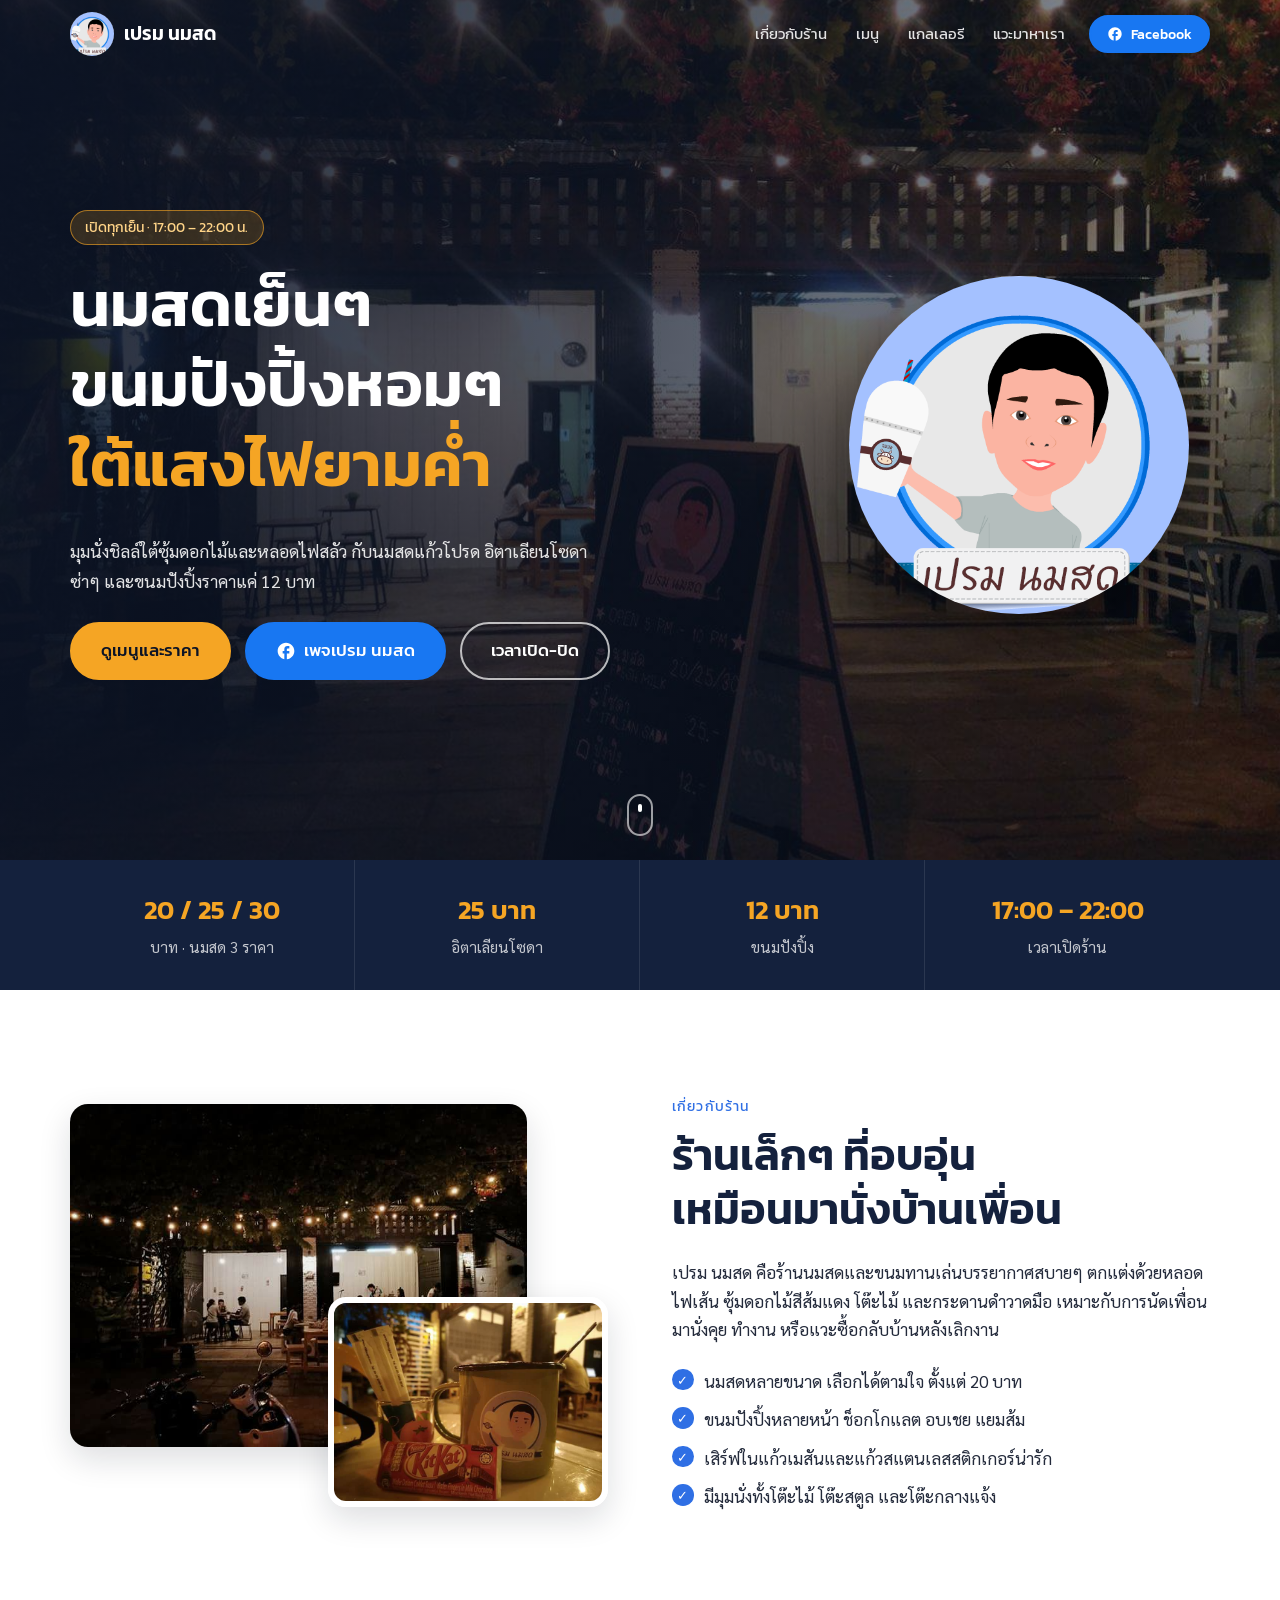
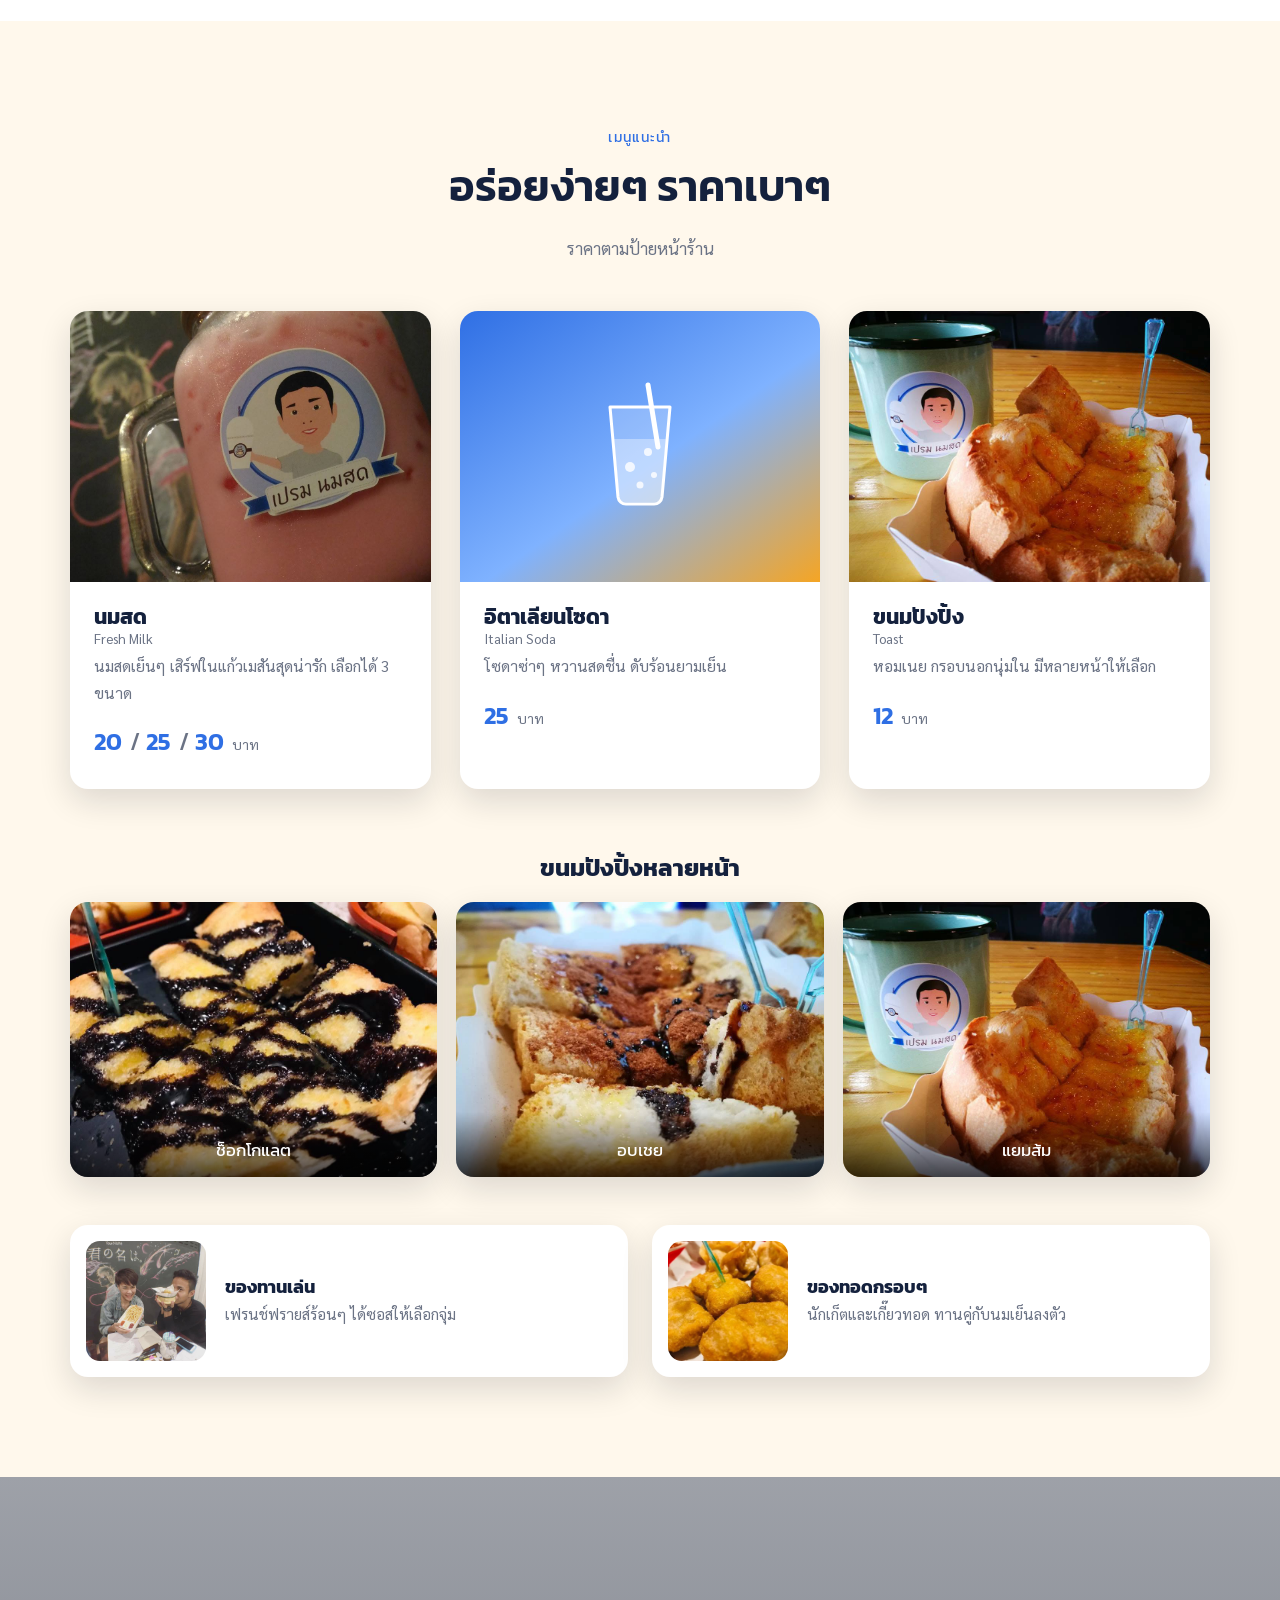
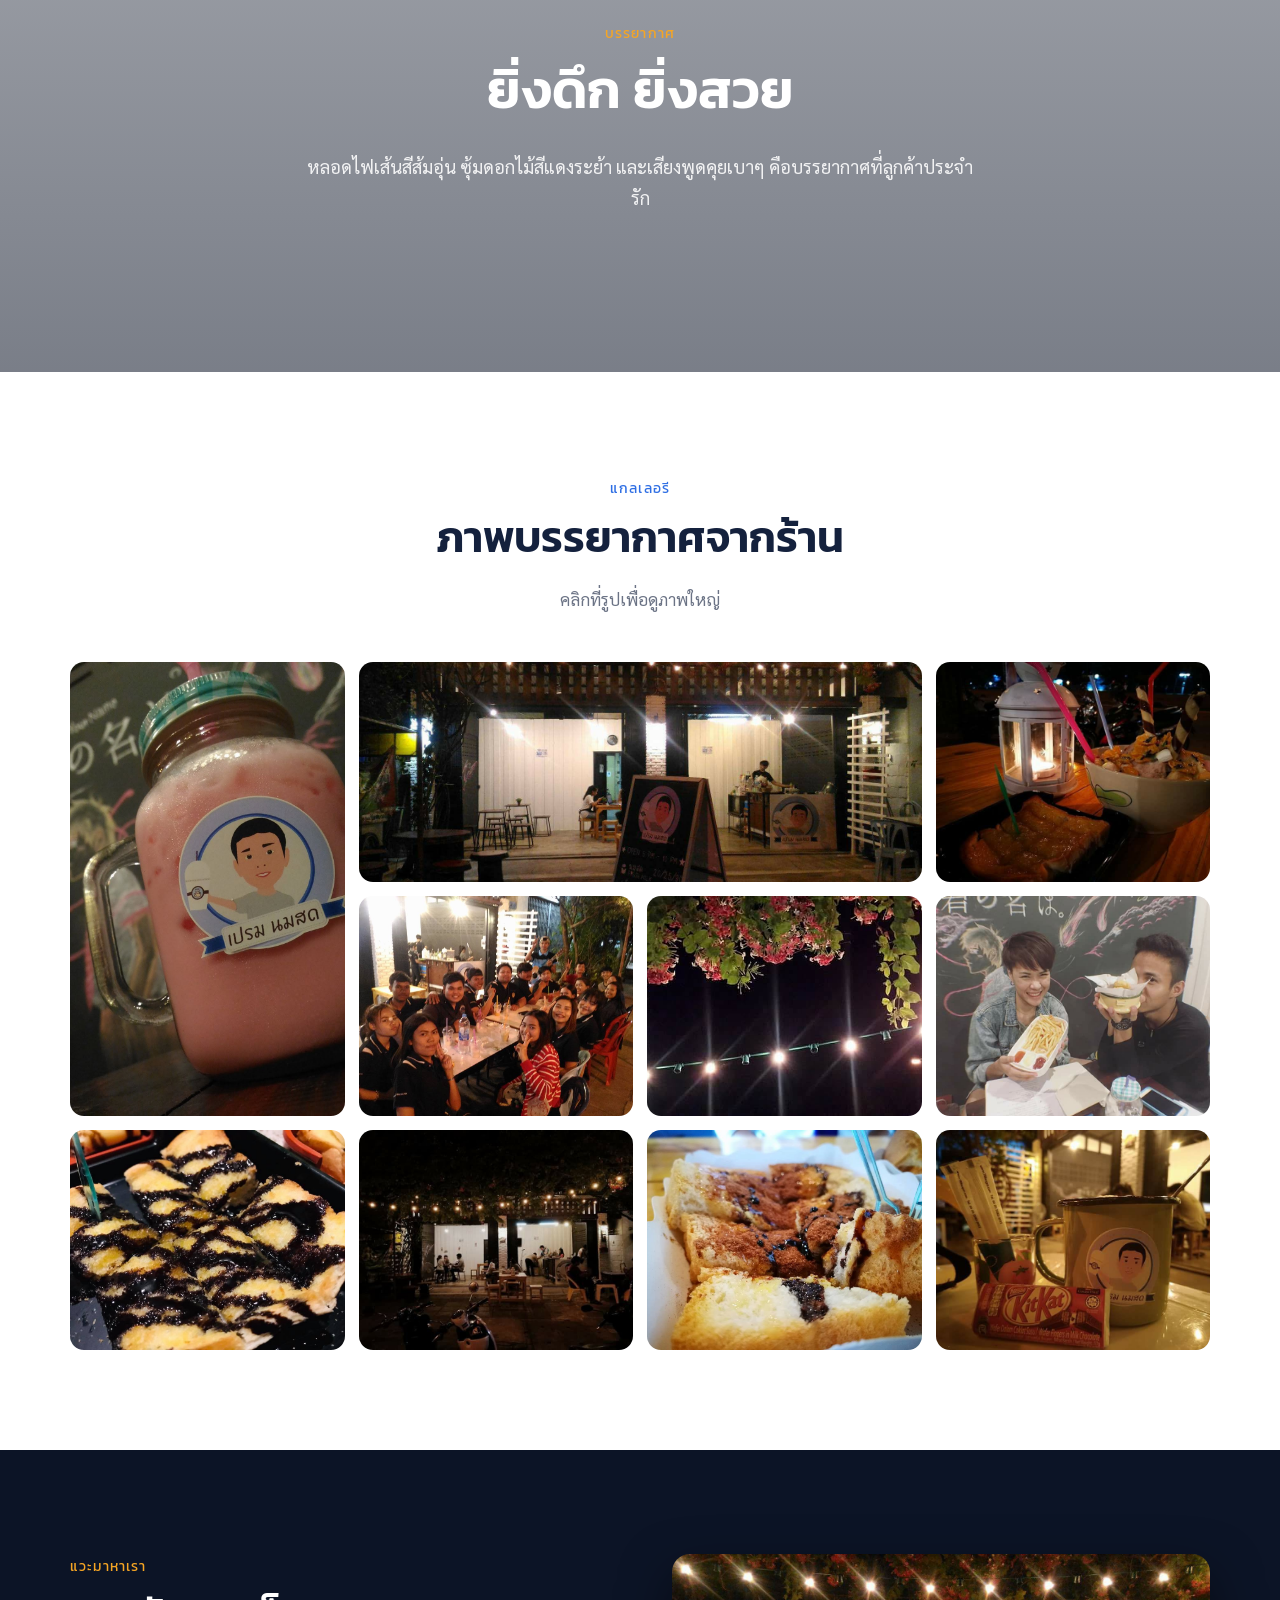
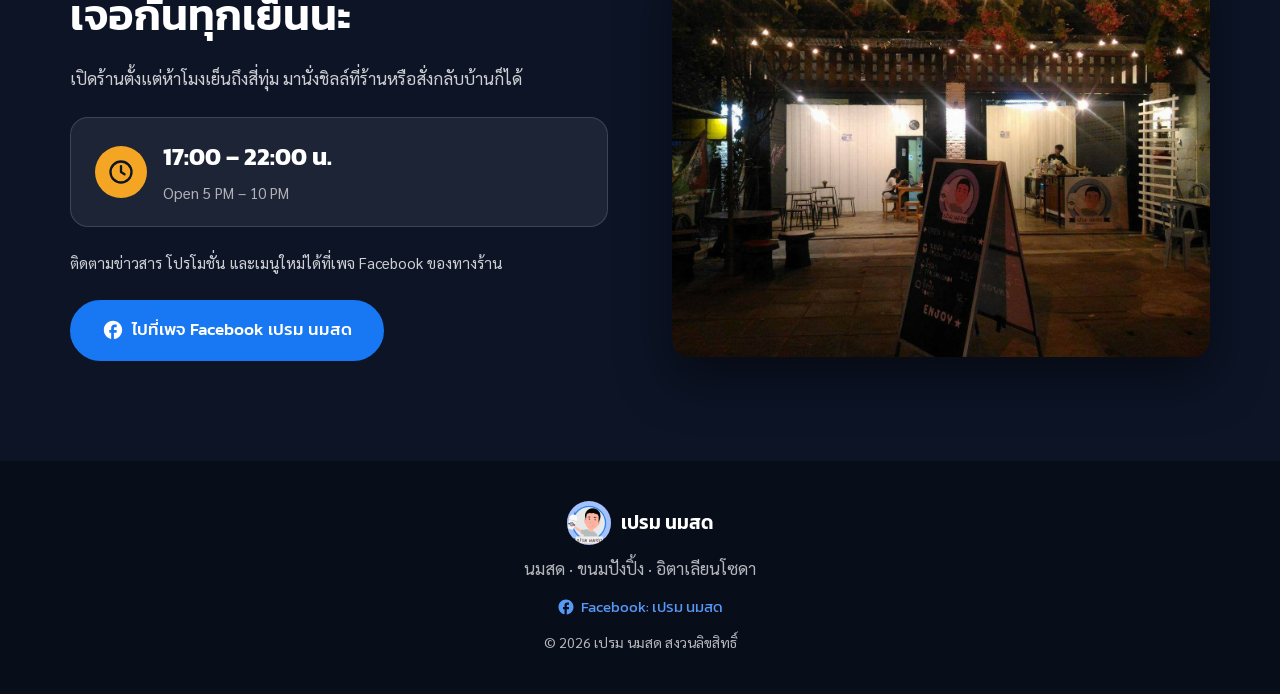
==== index.html @ f4b76218 "Initial commit: Prem Nomsod landing page" ====
<!DOCTYPE html>
<html lang="th">
<head>
  <meta charset="UTF-8">
  <meta name="viewport" content="width=device-width, initial-scale=1.0">
  <title>เปรม นมสด | นมสด ขนมปังปิ้ง อิตาเลียนโซดา บรรยากาศยามค่ำคืน</title>
  <meta name="description" content="เปรม นมสด ร้านนมสด ขนมปังปิ้ง และอิตาเลียนโซดา ใต้แสงไฟสลัวและดอกไม้ เปิดทุกเย็น 17:00 - 22:00 น.">
  <meta property="og:title" content="เปรม นมสด">
  <meta property="og:description" content="นมสด ขนมปังปิ้ง อิตาเลียนโซดา ใต้แสงไฟยามค่ำคืน เปิด 17:00 - 22:00 น.">
  <meta property="og:image" content="assets/storefront.jpg">
  <link rel="icon" href="assets/logo.png">
  <link rel="preconnect" href="https://fonts.googleapis.com">
  <link rel="preconnect" href="https://fonts.gstatic.com" crossorigin>
  <link href="https://fonts.googleapis.com/css2?family=Kanit:wght@400;500;600;700&family=Sarabun:wght@300;400;500;600&display=swap" rel="stylesheet">
  <link rel="stylesheet" href="style.css">
</head>
<body>

  <!-- Navigation -->
  <header class="nav" id="nav">
    <div class="container nav__inner">
      <a href="#home" class="brand">
        <img src="assets/logo.png" alt="โลโก้เปรม นมสด">
        <span>เปรม นมสด</span>
      </a>
      <nav class="nav__links" id="navLinks">
        <a href="#about">เกี่ยวกับร้าน</a>
        <a href="#menu">เมนู</a>
        <a href="#gallery">แกลเลอรี</a>
        <a href="#visit">แวะมาหาเรา</a>
      </nav>
      <a href="https://www.facebook.com/search/top/?q=%E0%B9%80%E0%B8%9B%E0%B8%A3%E0%B8%A1%20%E0%B8%99%E0%B8%A1%E0%B8%AA%E0%B8%94" target="_blank" rel="noopener noreferrer" class="btn btn--fb btn--small nav__cta">
        <svg viewBox="0 0 24 24" width="16" height="16" fill="currentColor" aria-hidden="true"><path d="M22 12c0-5.52-4.48-10-10-10S2 6.48 2 12c0 4.84 3.44 8.87 8 9.8V15H8v-3h2V9.5C10 7.57 11.57 6 13.5 6H16v3h-2c-.55 0-1 .45-1 1v2h3v3h-3v6.95c5.05-.5 9-4.76 9-9.95z"/></svg>
        <span>Facebook</span>
      </a>
      <button class="burger" id="burger" aria-label="เปิดเมนู" aria-expanded="false">
        <span></span><span></span><span></span>
      </button>
    </div>
  </header>

  <main>
    <!-- Hero -->
    <section class="hero" id="home">
      <div class="hero__bg"></div>
      <div class="container hero__inner">
        <div class="hero__text reveal">
          <span class="badge">เปิดทุกเย็น · 17:00 – 22:00 น.</span>
          <h1>นมสดเย็นๆ<br>ขนมปังปิ้งหอมๆ<br><em>ใต้แสงไฟยามค่ำ</em></h1>
          <p>มุมนั่งชิลล์ใต้ซุ้มดอกไม้และหลอดไฟสลัว กับนมสดแก้วโปรด อิตาเลียนโซดาซ่าๆ และขนมปังปิ้งราคาแค่ 12 บาท</p>
          <div class="hero__actions">
            <a href="#menu" class="btn">ดูเมนูและราคา</a>
            <a href="https://www.facebook.com/search/top/?q=%E0%B9%80%E0%B8%9B%E0%B8%A3%E0%B8%A1%20%E0%B8%99%E0%B8%A1%E0%B8%AA%E0%B8%94" target="_blank" rel="noopener noreferrer" class="btn btn--fb">
              <svg viewBox="0 0 24 24" width="20" height="20" fill="currentColor" aria-hidden="true"><path d="M22 12c0-5.52-4.48-10-10-10S2 6.48 2 12c0 4.84 3.44 8.87 8 9.8V15H8v-3h2V9.5C10 7.57 11.57 6 13.5 6H16v3h-2c-.55 0-1 .45-1 1v2h3v3h-3v6.95c5.05-.5 9-4.76 9-9.95z"/></svg>
              <span>เพจเปรม นมสด</span>
            </a>
            <a href="#visit" class="btn btn--ghost">เวลาเปิด-ปิด</a>
          </div>
        </div>
        <div class="hero__logo reveal">
          <img src="assets/logo.png" alt="โลโก้เปรม นมสด">
        </div>
      </div>
      <a href="#about" class="scroll-hint" aria-label="เลื่อนลง"><span></span></a>
    </section>

    <!-- Quick facts -->
    <section class="facts">
      <div class="container facts__grid">
        <div class="fact reveal">
          <strong>20 / 25 / 30</strong>
          <span>บาท · นมสด 3 ราคา</span>
        </div>
        <div class="fact reveal">
          <strong>25 บาท</strong>
          <span>อิตาเลียนโซดา</span>
        </div>
        <div class="fact reveal">
          <strong>12 บาท</strong>
          <span>ขนมปังปิ้ง</span>
        </div>
        <div class="fact reveal">
          <strong>17:00 – 22:00</strong>
          <span>เวลาเปิดร้าน</span>
        </div>
      </div>
    </section>

    <!-- About -->
    <section class="section" id="about">
      <div class="container about">
        <div class="about__images reveal">
          <img class="about__img about__img--main" src="assets/shop-night.jpg" alt="บรรยากาศหน้าร้านเปรม นมสด ยามค่ำคืน" loading="lazy">
          <img class="about__img about__img--small" src="assets/mug-kitkat.jpg" alt="แก้วสแตนเลสสติกเกอร์เปรม นมสด กับ KitKat" loading="lazy">
        </div>
        <div class="about__text reveal">
          <span class="eyebrow">เกี่ยวกับร้าน</span>
          <h2>ร้านเล็กๆ ที่อบอุ่น<br>เหมือนมานั่งบ้านเพื่อน</h2>
          <p>เปรม นมสด คือร้านนมสดและขนมทานเล่นบรรยากาศสบายๆ ตกแต่งด้วยหลอดไฟเส้น ซุ้มดอกไม้สีส้มแดง โต๊ะไม้ และกระดานดำวาดมือ เหมาะกับการนัดเพื่อนมานั่งคุย ทำงาน หรือแวะซื้อกลับบ้านหลังเลิกงาน</p>
          <ul class="ticks">
            <li>นมสดหลายขนาด เลือกได้ตามใจ ตั้งแต่ 20 บาท</li>
            <li>ขนมปังปิ้งหลายหน้า ช็อกโกแลต อบเชย แยมส้ม</li>
            <li>เสิร์ฟในแก้วเมสันและแก้วสแตนเลสสติกเกอร์น่ารัก</li>
            <li>มีมุมนั่งทั้งโต๊ะไม้ โต๊ะสตูล และโต๊ะกลางแจ้ง</li>
          </ul>
        </div>
      </div>
    </section>

    <!-- Menu -->
    <section class="section section--cream" id="menu">
      <div class="container">
        <div class="section__head reveal">
          <span class="eyebrow">เมนูแนะนำ</span>
          <h2>อร่อยง่ายๆ ราคาเบาๆ</h2>
          <p>ราคาตามป้ายหน้าร้าน</p>
        </div>

        <div class="menu-grid">
          <article class="card reveal">
            <div class="card__img"><img src="assets/milk-jar.jpg" alt="นมสดในแก้วเมสันติดสติกเกอร์เปรม นมสด" loading="lazy"></div>
            <div class="card__body">
              <h3>นมสด <small>Fresh Milk</small></h3>
              <p>นมสดเย็นๆ เสิร์ฟในแก้วเมสันสุดน่ารัก เลือกได้ 3 ขนาด</p>
              <div class="price"><span>20</span><span>25</span><span>30</span><small>บาท</small></div>
            </div>
          </article>

          <article class="card reveal">
            <div class="card__img card__img--soda" aria-hidden="true">
              <svg viewBox="0 0 120 140" width="120" height="140" fill="none">
                <path d="M30 30h60l-8 90a8 8 0 0 1-8 7H46a8 8 0 0 1-8-7z" fill="rgba(255,255,255,.22)" stroke="#fff" stroke-width="3" stroke-linejoin="round"/>
                <path d="M34 62h52l-5 58a6 6 0 0 1-6 5H45a6 6 0 0 1-6-5z" fill="rgba(255,255,255,.35)"/>
                <path d="M68 8l10 62" stroke="#fff" stroke-width="5" stroke-linecap="round"/>
                <circle cx="50" cy="90" r="5" fill="#fff" opacity=".8"/><circle cx="68" cy="75" r="4" fill="#fff" opacity=".8"/>
                <circle cx="60" cy="108" r="3.5" fill="#fff" opacity=".8"/><circle cx="74" cy="98" r="3" fill="#fff" opacity=".8"/>
              </svg>
            </div>
            <div class="card__body">
              <h3>อิตาเลียนโซดา <small>Italian Soda</small></h3>
              <p>โซดาซ่าๆ หวานสดชื่น ดับร้อนยามเย็น</p>
              <div class="price"><span>25</span><small>บาท</small></div>
            </div>
          </article>

          <article class="card reveal">
            <div class="card__img"><img src="assets/toast-marmalade.jpg" alt="ขนมปังปิ้งแยมส้มในกล่องกระดาษ" loading="lazy"></div>
            <div class="card__body">
              <h3>ขนมปังปิ้ง <small>Toast</small></h3>
              <p>หอมเนย กรอบนอกนุ่มใน มีหลายหน้าให้เลือก</p>
              <div class="price"><span>12</span><small>บาท</small></div>
            </div>
          </article>
        </div>

        <div class="toast-row reveal">
          <h3>ขนมปังปิ้งหลายหน้า</h3>
          <div class="toast-row__imgs">
            <figure><img src="assets/toast-choco.jpg" alt="ขนมปังปิ้งช็อกโกแลต" loading="lazy"><figcaption>ช็อกโกแลต</figcaption></figure>
            <figure><img src="assets/toast-cinnamon.jpg" alt="ขนมปังปิ้งอบเชยราดช็อกโกแลต" loading="lazy"><figcaption>อบเชย</figcaption></figure>
            <figure><img src="assets/toast-marmalade.jpg" alt="ขนมปังปิ้งแยมส้ม" loading="lazy"><figcaption>แยมส้ม</figcaption></figure>
          </div>
        </div>

        <div class="snacks reveal">
          <div class="snacks__item">
            <img src="assets/fries.jpg" alt="ลูกค้าถือเฟรนช์ฟรายส์และขนมทานเล่นหน้ากระดานดำ" loading="lazy">
            <div><h4>ของทานเล่น</h4><p>เฟรนช์ฟรายส์ร้อนๆ ได้ซอสให้เลือกจุ่ม</p></div>
          </div>
          <div class="snacks__item">
            <img src="assets/fried-snacks.jpg" alt="นักเก็ตและเกี๊ยวทอดกรอบ" loading="lazy">
            <div><h4>ของทอดกรอบๆ</h4><p>นักเก็ตและเกี๊ยวทอด ทานคู่กับนมเย็นลงตัว</p></div>
          </div>
        </div>
      </div>
    </section>

    <!-- Atmosphere banner -->
    <section class="banner">
      <div class="banner__bg"></div>
      <div class="container banner__inner reveal">
        <span class="eyebrow eyebrow--light">บรรยากาศ</span>
        <h2>ยิ่งดึก ยิ่งสวย</h2>
        <p>หลอดไฟเส้นสีส้มอุ่น ซุ้มดอกไม้สีแดงระย้า และเสียงพูดคุยเบาๆ คือบรรยากาศที่ลูกค้าประจำรัก</p>
      </div>
    </section>

    <!-- Gallery -->
    <section class="section" id="gallery">
      <div class="container">
        <div class="section__head reveal">
          <span class="eyebrow">แกลเลอรี</span>
          <h2>ภาพบรรยากาศจากร้าน</h2>
          <p>คลิกที่รูปเพื่อดูภาพใหญ่</p>
        </div>
        <div class="gallery">
          <button class="gallery__item gallery__item--tall" data-src="assets/milk-jar.jpg" data-alt="นมสดในแก้วเมสัน"><img src="assets/milk-jar.jpg" alt="นมสดในแก้วเมสัน" loading="lazy"></button>
          <button class="gallery__item gallery__item--wide" data-src="assets/storefront.jpg" data-alt="หน้าร้านเปรม นมสด"><img src="assets/storefront.jpg" alt="หน้าร้านเปรม นมสด" loading="lazy"></button>
          <button class="gallery__item" data-src="assets/toast-dessert.jpg" data-alt="ขนมปังปิ้งและของหวาน"><img src="assets/toast-dessert.jpg" alt="ขนมปังปิ้งและของหวาน" loading="lazy"></button>
          <button class="gallery__item" data-src="assets/team.jpg" data-alt="ลูกค้าและทีมงานนั่งเฮฮา"><img src="assets/team.jpg" alt="ลูกค้าและทีมงานนั่งเฮฮา" loading="lazy"></button>
          <button class="gallery__item" data-src="assets/lights.jpg" data-alt="หลอดไฟและดอกไม้"><img src="assets/lights.jpg" alt="หลอดไฟและดอกไม้" loading="lazy"></button>
          <button class="gallery__item" data-src="assets/fries.jpg" data-alt="เฟรนช์ฟรายส์"><img src="assets/fries.jpg" alt="เฟรนช์ฟรายส์" loading="lazy"></button>
          <button class="gallery__item" data-src="assets/toast-choco.jpg" data-alt="ขนมปังปิ้งช็อกโกแลต"><img src="assets/toast-choco.jpg" alt="ขนมปังปิ้งช็อกโกแลต" loading="lazy"></button>
          <button class="gallery__item" data-src="assets/shop-night.jpg" data-alt="ร้านยามค่ำคืน"><img src="assets/shop-night.jpg" alt="ร้านยามค่ำคืน" loading="lazy"></button>
          <button class="gallery__item" data-src="assets/toast-cinnamon.jpg" data-alt="ขนมปังปิ้งอบเชย"><img src="assets/toast-cinnamon.jpg" alt="ขนมปังปิ้งอบเชย" loading="lazy"></button>
          <button class="gallery__item" data-src="assets/mug-kitkat.jpg" data-alt="แก้วสแตนเลสกับ KitKat"><img src="assets/mug-kitkat.jpg" alt="แก้วสแตนเลสกับ KitKat" loading="lazy"></button>
        </div>
      </div>
    </section>

    <!-- Visit -->
    <section class="section section--dark" id="visit">
      <div class="container visit">
        <div class="visit__text reveal">
          <span class="eyebrow eyebrow--light">แวะมาหาเรา</span>
          <h2>เจอกันทุกเย็นนะ</h2>
          <p>เปิดร้านตั้งแต่ห้าโมงเย็นถึงสี่ทุ่ม มานั่งชิลล์ที่ร้านหรือสั่งกลับบ้านก็ได้</p>
          <div class="hours">
            <div class="hours__icon" aria-hidden="true">
              <svg viewBox="0 0 24 24" width="28" height="28" fill="none" stroke="currentColor" stroke-width="2" stroke-linecap="round" stroke-linejoin="round"><circle cx="12" cy="12" r="9"/><path d="M12 7v5l3 2"/></svg>
            </div>
            <div>
              <strong>17:00 – 22:00 น.</strong>
              <span>Open 5 PM – 10 PM</span>
            </div>
          </div>
          <p class="note">ติดตามข่าวสาร โปรโมชั่น และเมนูใหม่ได้ที่เพจ Facebook ของทางร้าน</p>
          <a href="https://www.facebook.com/search/top/?q=%E0%B9%80%E0%B8%9B%E0%B8%A3%E0%B8%A1%20%E0%B8%99%E0%B8%A1%E0%B8%AA%E0%B8%94" target="_blank" rel="noopener noreferrer" class="btn btn--fb btn--fb-lg">
            <svg viewBox="0 0 24 24" width="22" height="22" fill="currentColor" aria-hidden="true"><path d="M22 12c0-5.52-4.48-10-10-10S2 6.48 2 12c0 4.84 3.44 8.87 8 9.8V15H8v-3h2V9.5C10 7.57 11.57 6 13.5 6H16v3h-2c-.55 0-1 .45-1 1v2h3v3h-3v6.95c5.05-.5 9-4.76 9-9.95z"/></svg>
            <span>ไปที่เพจ Facebook เปรม นมสด</span>
          </a>
        </div>
        <div class="visit__img reveal">
          <img src="assets/storefront.jpg" alt="หน้าร้านเปรม นมสด พร้อมป้ายเมนู" loading="lazy">
        </div>
      </div>
    </section>
  </main>

  <footer class="footer">
    <div class="container footer__inner">
      <div class="brand brand--footer">
        <img src="assets/logo.png" alt="โลโก้เปรม นมสด">
        <span>เปรม นมสด</span>
      </div>
      <p>นมสด · ขนมปังปิ้ง · อิตาเลียนโซดา</p>
      <a href="https://www.facebook.com/search/top/?q=%E0%B9%80%E0%B8%9B%E0%B8%A3%E0%B8%A1%20%E0%B8%99%E0%B8%A1%E0%B8%AA%E0%B8%94" target="_blank" rel="noopener noreferrer" class="footer__fb">
        <svg viewBox="0 0 24 24" width="18" height="18" fill="currentColor" aria-hidden="true"><path d="M22 12c0-5.52-4.48-10-10-10S2 6.48 2 12c0 4.84 3.44 8.87 8 9.8V15H8v-3h2V9.5C10 7.57 11.57 6 13.5 6H16v3h-2c-.55 0-1 .45-1 1v2h3v3h-3v6.95c5.05-.5 9-4.76 9-9.95z"/></svg>
        <span>Facebook: เปรม นมสด</span>
      </a>
      <small>© 2026 เปรม นมสด สงวนลิขสิทธิ์</small>
    </div>
  </footer>

  <!-- Lightbox -->
  <div class="lightbox" id="lightbox" aria-hidden="true">
    <button class="lightbox__close" id="lbClose" aria-label="ปิด">&times;</button>
    <img src="" alt="" id="lbImg">
  </div>

  <script src="script.js"></script>
</body>
</html>
---- style.css ----
/* เปรม นมสด - landing page */
:root {
  --navy: #14213d;
  --navy-2: #0c1426;
  --blue: #2f6fe4;
  --sky: #a9c2ff;
  --amber: #f5a524;
  --cream: #fff8ec;
  --ink: #232a3b;
  --muted: #6b7385;
  --radius: 18px;
  --shadow: 0 12px 32px rgba(12, 20, 38, .14);
}

*, *::before, *::after { box-sizing: border-box; }
html { scroll-behavior: smooth; scroll-padding-top: 72px; }
body {
  margin: 0;
  font-family: 'Sarabun', sans-serif;
  font-size: 17px;
  line-height: 1.7;
  color: var(--ink);
  background: #fff;
  -webkit-font-smoothing: antialiased;
}
img { max-width: 100%; display: block; }
h1, h2, h3, h4 { font-family: 'Kanit', sans-serif; line-height: 1.25; margin: 0 0 .5em; }
p { margin: 0 0 1em; }
a { color: inherit; text-decoration: none; }
.container { width: min(1140px, 92%); margin-inline: auto; }

/* Buttons */
.btn {
  display: inline-block;
  padding: .75em 1.7em;
  border-radius: 999px;
  background: var(--amber);
  color: var(--navy-2);
  font-family: 'Kanit', sans-serif;
  font-weight: 500;
  border: 2px solid var(--amber);
  transition: transform .2s, box-shadow .2s, background .2s;
}
.btn:hover { transform: translateY(-2px); box-shadow: 0 8px 20px rgba(245, 165, 36, .4); }
.btn--ghost { background: transparent; color: #fff; border-color: rgba(255,255,255,.7); }
.btn--ghost:hover { background: rgba(255,255,255,.12); box-shadow: none; }
.btn--fb {
  display: inline-flex;
  align-items: center;
  gap: .5rem;
  background: #1877f2;
  border-color: #1877f2;
  color: #fff;
}
.btn--fb:hover {
  background: #166fe5;
  border-color: #166fe5;
  box-shadow: 0 8px 20px rgba(24, 119, 242, .45);
}
.btn--fb-lg {
  padding: .85em 1.8em;
  font-size: 1.05rem;
  margin-top: .5rem;
}
.btn--small { padding: .35em 1.1em; font-size: .9rem; }

/* Nav */
.nav {
  position: fixed; inset: 0 0 auto 0; z-index: 50;
  transition: background .3s, box-shadow .3s;
}
.nav.is-solid { background: rgba(12, 20, 38, .94); backdrop-filter: blur(8px); box-shadow: 0 4px 20px rgba(0,0,0,.25); }
.nav__inner { display: flex; align-items: center; gap: 1.5rem; height: 68px; }
.brand { display: flex; align-items: center; gap: .6rem; font-family: 'Kanit', sans-serif; font-weight: 600; font-size: 1.2rem; color: #fff; }
.brand img { width: 44px; height: 44px; border-radius: 50%; background: #fff; }
.nav__links { display: flex; gap: 1.8rem; margin-left: auto; }
.nav__links a { color: rgba(255,255,255,.88); font-family: 'Kanit', sans-serif; font-size: .95rem; position: relative; }
.nav__links a::after { content: ''; position: absolute; left: 0; bottom: -4px; width: 0; height: 2px; background: var(--amber); transition: width .25s; }
.nav__links a:hover::after { width: 100%; }
.burger { display: none; background: none; border: 0; padding: 8px; cursor: pointer; }
.burger span { display: block; width: 24px; height: 2px; background: #fff; margin: 5px 0; transition: transform .25s, opacity .25s; }
.burger[aria-expanded="true"] span:nth-child(1) { transform: translateY(7px) rotate(45deg); }
.burger[aria-expanded="true"] span:nth-child(2) { opacity: 0; }
.burger[aria-expanded="true"] span:nth-child(3) { transform: translateY(-7px) rotate(-45deg); }

/* Hero */
.hero { position: relative; min-height: min(100vh, 860px); display: flex; align-items: center; color: #fff; overflow: hidden; padding: 110px 0 80px; }
.hero__bg {
  position: absolute; inset: 0;
  background:
    linear-gradient(100deg, rgba(12,20,38,.92) 0%, rgba(12,20,38,.7) 50%, rgba(12,20,38,.35) 100%),
    url('assets/storefront.jpg') center / cover no-repeat;
  transform: scale(1.04);
}
.hero__inner > * { min-width: 0; }
.hero__inner { position: relative; display: grid; grid-template-columns: 1.3fr .7fr; gap: 3rem; align-items: center; }
.badge {
  display: inline-block; padding: .3em 1em; border-radius: 999px;
  background: rgba(245,165,36,.18); border: 1px solid rgba(245,165,36,.6);
  color: #ffd488; font-family: 'Kanit', sans-serif; font-size: .9rem; margin-bottom: 1.2rem;
}
.hero h1 { font-size: clamp(2.2rem, 5.2vw, 4rem); font-weight: 600; }
.hero h1 em { font-style: normal; color: var(--amber); }
.hero p { max-width: 520px; font-size: 1.1rem; color: rgba(255,255,255,.88); }
.hero__actions { display: flex; flex-wrap: wrap; gap: .9rem; margin-top: 1.6rem; }
.hero__logo img { width: min(340px, 100%); margin-inline: auto; border-radius: 50%; filter: drop-shadow(0 20px 40px rgba(0,0,0,.5)); animation: float 5s ease-in-out infinite; }
@keyframes float { 50% { transform: translateY(-12px); } }
.scroll-hint { position: absolute; bottom: 24px; left: 50%; width: 26px; height: 42px; border: 2px solid rgba(255,255,255,.6); border-radius: 14px; transform: translateX(-50%); }
.scroll-hint span { position: absolute; top: 8px; left: 50%; width: 4px; height: 8px; margin-left: -2px; border-radius: 2px; background: #fff; animation: scroll 1.6s infinite; }
@keyframes scroll { 0% { opacity: 1; transform: translateY(0); } 100% { opacity: 0; transform: translateY(14px); } }

/* Facts */
.facts { background: var(--navy); color: #fff; }
.facts__grid { display: grid; grid-template-columns: repeat(4, 1fr); }
.fact { padding: 1.8rem 1rem; text-align: center; border-right: 1px solid rgba(255,255,255,.1); }
.fact:last-child { border-right: 0; }
.fact strong { display: block; font-family: 'Kanit', sans-serif; font-size: 1.6rem; color: var(--amber); font-weight: 600; }
.fact span { color: rgba(255,255,255,.75); font-size: .95rem; }

/* Sections */
.section { padding: 100px 0; }
.section--cream { background: var(--cream); }
.section--dark { background: var(--navy-2); color: #fff; }
.section__head { text-align: center; max-width: 620px; margin: 0 auto 3rem; }
.section__head p { color: var(--muted); }
.eyebrow { display: inline-block; font-family: 'Kanit', sans-serif; font-size: .9rem; letter-spacing: .08em; color: var(--blue); margin-bottom: .6rem; text-transform: uppercase; }
.eyebrow--light { color: var(--amber); }
h2 { font-size: clamp(1.8rem, 3.6vw, 2.7rem); font-weight: 600; color: var(--navy); }
.section--dark h2 { color: #fff; }

/* About */
.about { display: grid; grid-template-columns: 1fr 1fr; gap: 4rem; align-items: center; }
.about__images { position: relative; padding-bottom: 60px; }
.about__img { border-radius: var(--radius); box-shadow: var(--shadow); object-fit: cover; }
.about__img--main { width: 85%; aspect-ratio: 4 / 3; }
.about__img--small { position: absolute; right: 0; bottom: 0; width: 52%; aspect-ratio: 4 / 3; border: 6px solid #fff; }
.ticks { list-style: none; padding: 0; margin: 1.4rem 0 0; }
.ticks li { position: relative; padding-left: 2rem; margin-bottom: .6rem; }
.ticks li::before {
  content: '✓'; position: absolute; left: 0; top: .15em; width: 1.35rem; height: 1.35rem; border-radius: 50%;
  background: var(--blue); color: #fff; font-size: .8rem; display: grid; place-items: center;
}

/* Menu */
.menu-grid { display: grid; grid-template-columns: repeat(3, 1fr); gap: 1.8rem; }
.card { background: #fff; border-radius: var(--radius); overflow: hidden; box-shadow: var(--shadow); transition: transform .3s; }
.card:hover { transform: translateY(-6px); }
.card__img { aspect-ratio: 4 / 3; overflow: hidden; }
.card__img--soda { display: grid; place-items: center; background: linear-gradient(145deg, #2f6fe4, #7fb2ff 55%, #f5a524); }
.card__img img { width: 100%; height: 100%; object-fit: cover; transition: transform .5s; }
.card:hover .card__img img { transform: scale(1.07); }
.card__body { padding: 1.4rem 1.5rem 1.6rem; }
.card h3 { font-size: 1.3rem; margin-bottom: .3em; color: var(--navy); }
.card h3 small { display: block; font-family: 'Sarabun', sans-serif; font-weight: 400; font-size: .85rem; color: var(--muted); }
.card p { color: var(--muted); font-size: .98rem; }
.price { display: flex; align-items: baseline; gap: .5rem; }
.price span {
  font-family: 'Kanit', sans-serif; font-weight: 600; font-size: 1.5rem; color: var(--blue);
}
.price span + span::before { content: '/ '; color: var(--muted); font-weight: 400; }
.price small { color: var(--muted); }

.toast-row { margin-top: 4rem; text-align: center; }
.toast-row h3 { font-size: 1.5rem; color: var(--navy); margin-bottom: 1.2rem; }
.toast-row__imgs { display: grid; grid-template-columns: repeat(3, 1fr); gap: 1.2rem; }
.toast-row figure { margin: 0; position: relative; border-radius: var(--radius); overflow: hidden; aspect-ratio: 4 / 3; box-shadow: var(--shadow); }
.toast-row img { width: 100%; height: 100%; object-fit: cover; }
.toast-row figcaption {
  position: absolute; left: 0; right: 0; bottom: 0; padding: 1.5rem 1rem .8rem; color: #fff; font-family: 'Kanit', sans-serif;
  background: linear-gradient(transparent, rgba(0,0,0,.7));
}

.snacks { display: grid; grid-template-columns: 1fr 1fr; gap: 1.5rem; margin-top: 3rem; }
.snacks__item { display: flex; align-items: center; gap: 1.2rem; background: #fff; border-radius: var(--radius); padding: 1rem; box-shadow: var(--shadow); }
.snacks__item img { width: 120px; height: 120px; object-fit: cover; border-radius: 14px; flex-shrink: 0; }
.snacks__item h4 { margin: 0 0 .2em; color: var(--navy); font-size: 1.15rem; }
.snacks__item p { margin: 0; color: var(--muted); font-size: .95rem; }

/* Banner */
.banner { position: relative; padding: 140px 0; text-align: center; color: #fff; overflow: hidden; }
.banner__bg { position: absolute; inset: 0; background: linear-gradient(rgba(12,20,38,.4), rgba(12,20,38,.55)), url('assets/lights.jpg') center / cover fixed; }
.banner__inner { position: relative; max-width: 680px; }
.banner h2 { color: #fff; font-size: clamp(2rem, 5vw, 3.4rem); }
.banner p { font-size: 1.15rem; color: rgba(255,255,255,.88); }

/* Gallery */
.gallery { display: grid; grid-template-columns: repeat(4, 1fr); grid-auto-rows: 220px; gap: 14px; }
.gallery__item { padding: 0; border: 0; background: #ddd; border-radius: 14px; overflow: hidden; cursor: zoom-in; position: relative; }
.gallery__item img { width: 100%; height: 100%; object-fit: cover; transition: transform .5s; }
.gallery__item:hover img { transform: scale(1.08); }
.gallery__item--tall { grid-row: span 2; }
.gallery__item--wide { grid-column: span 2; }

/* Visit */
.visit { display: grid; grid-template-columns: 1fr 1fr; gap: 4rem; align-items: center; }
.visit p { color: rgba(255,255,255,.8); }
.hours { display: flex; align-items: center; gap: 1rem; background: rgba(255,255,255,.07); border: 1px solid rgba(255,255,255,.15); border-radius: var(--radius); padding: 1.2rem 1.5rem; margin: 1.5rem 0; }
.hours__icon { width: 52px; height: 52px; border-radius: 50%; background: var(--amber); color: var(--navy-2); display: grid; place-items: center; flex-shrink: 0; }
.hours strong { display: block; font-family: 'Kanit', sans-serif; font-size: 1.5rem; }
.hours span { color: rgba(255,255,255,.65); font-size: .95rem; }
.note { font-size: .95rem; }
.visit__img img { border-radius: var(--radius); box-shadow: 0 20px 50px rgba(0,0,0,.5); aspect-ratio: 4 / 3; object-fit: cover; width: 100%; }

/* Footer */
.footer { background: #080d1a; color: rgba(255,255,255,.7); text-align: center; padding: 2.5rem 0; }
.footer__inner { display: flex; flex-direction: column; align-items: center; gap: .3rem; }
.brand--footer { margin-bottom: .3rem; }
.footer p { margin: 0; }
.footer__fb {
  display: inline-flex;
  align-items: center;
  gap: .4rem;
  color: #5899f8;
  font-family: 'Kanit', sans-serif;
  font-size: .95rem;
  margin: .35rem 0;
  transition: color .2s;
}
.footer__fb:hover { color: #8cbaff; }

/* Lightbox */
.lightbox { position: fixed; inset: 0; z-index: 100; background: rgba(0,0,0,.9); display: none; align-items: center; justify-content: center; padding: 2rem; }
.lightbox.is-open { display: flex; }
.lightbox img { max-height: 90vh; max-width: 92vw; border-radius: 10px; }
.lightbox__close { position: absolute; top: 14px; right: 22px; background: none; border: 0; color: #fff; font-size: 2.6rem; line-height: 1; cursor: pointer; }

/* Reveal on scroll */
.reveal { opacity: 0; transform: translateY(28px); transition: opacity .7s ease, transform .7s ease; }
.reveal.is-visible { opacity: 1; transform: none; }

/* Responsive */
@media (max-width: 900px) {
  .hero__inner, .about, .visit { grid-template-columns: 1fr; gap: 2.5rem; }
  .hero__logo { order: -1; }
  .hero__logo img { width: 180px; }
  .menu-grid { grid-template-columns: 1fr; max-width: 460px; margin-inline: auto; }
  .facts__grid { grid-template-columns: repeat(2, 1fr); }
  .fact:nth-child(2) { border-right: 0; }
  .fact:nth-child(-n+2) { border-bottom: 1px solid rgba(255,255,255,.1); }
  .gallery { grid-template-columns: repeat(2, 1fr); grid-auto-rows: 180px; }
  .snacks { grid-template-columns: 1fr; }
  .banner__bg { background-attachment: scroll; }
  .section { padding: 70px 0; }

  .burger { display: block; margin-left: auto; }
  .nav__cta { display: none; }
  .nav__links {
    position: absolute; top: 68px; left: 0; right: 0; flex-direction: column; gap: 0; margin: 0;
    background: rgba(12,20,38,.97); max-height: 0; overflow: hidden; transition: max-height .3s;
  }
  .nav__links.is-open { max-height: 320px; }
  .nav__links a { padding: 1rem 5%; border-top: 1px solid rgba(255,255,255,.08); }
  .nav__links a::after { display: none; }
}
@media (max-width: 520px) {
  .toast-row__imgs { grid-template-columns: 1fr; }
  .snacks__item img { width: 90px; height: 90px; }
  .gallery__item--wide { grid-column: span 2; }
}
@media (prefers-reduced-motion: reduce) {
  *, *::before, *::after { animation: none !important; transition: none !important; }
  .reveal { opacity: 1; transform: none; }
  html { scroll-behavior: auto; }
}
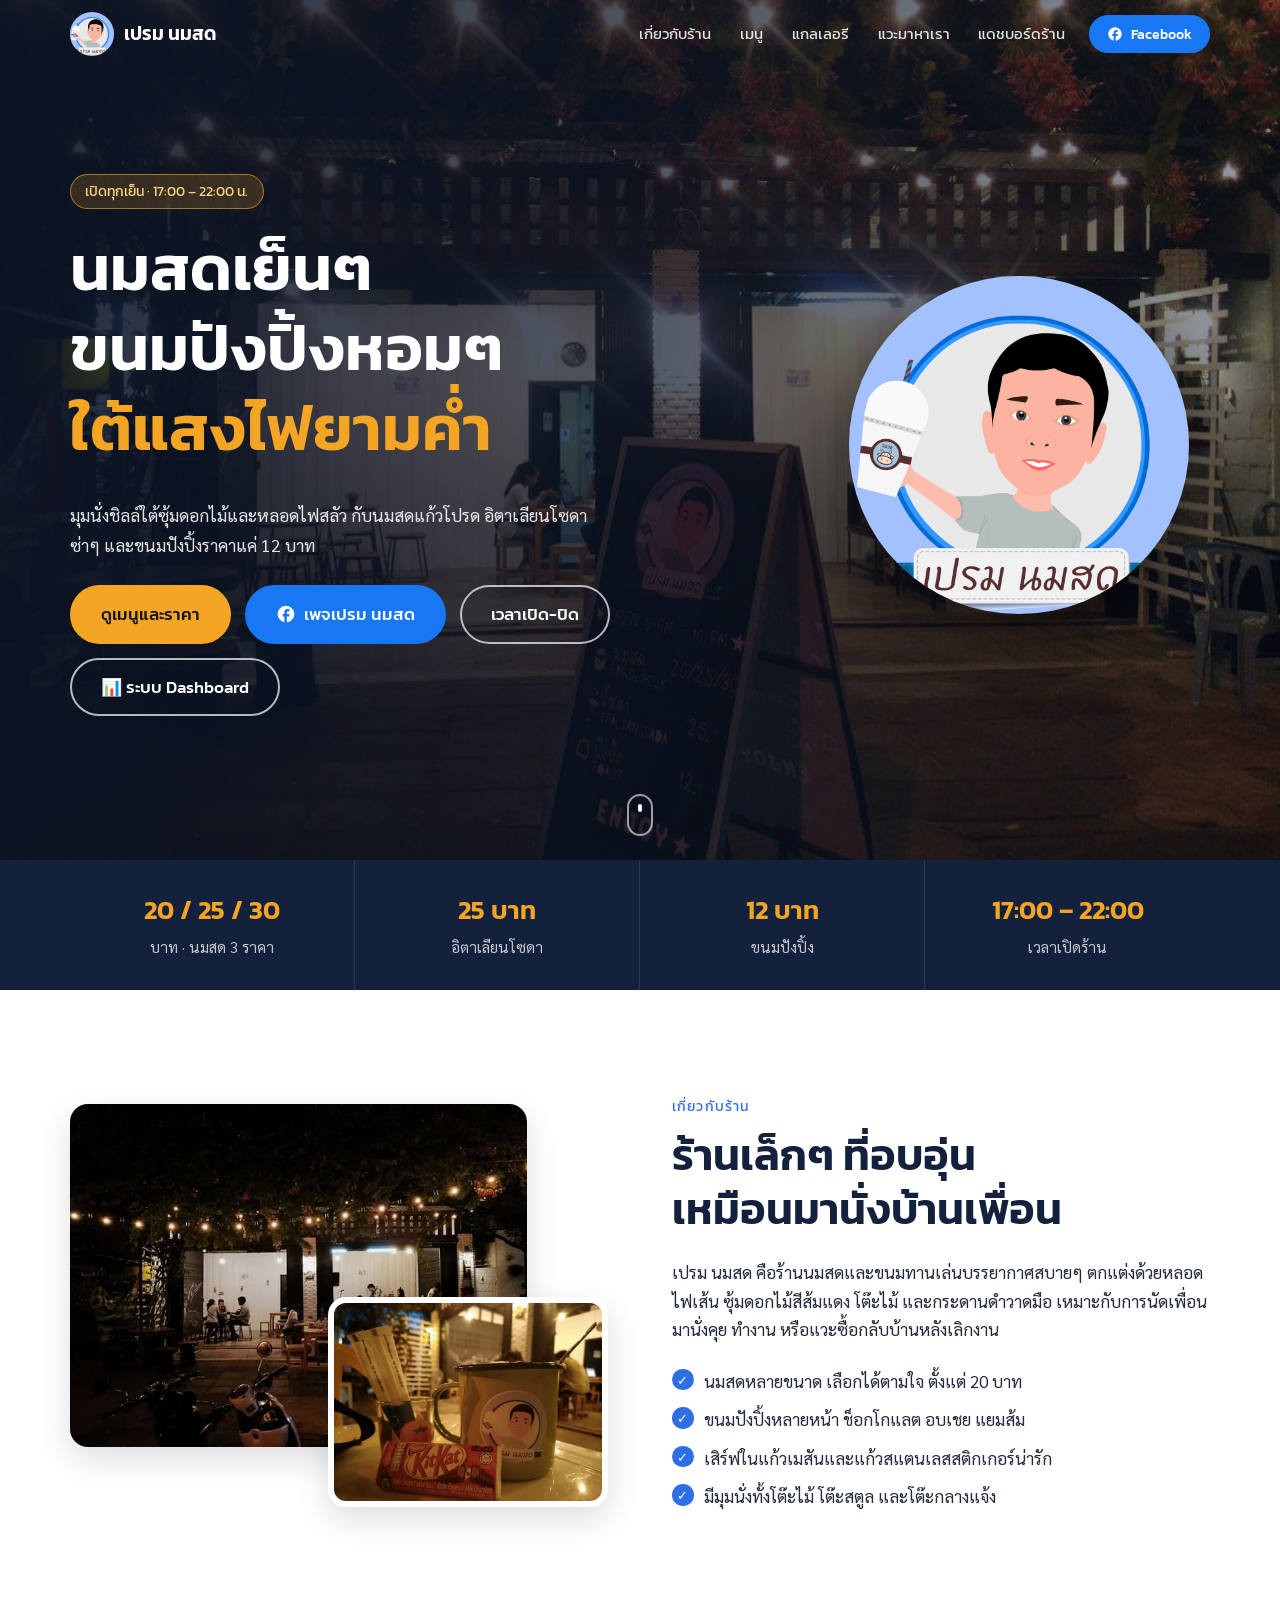
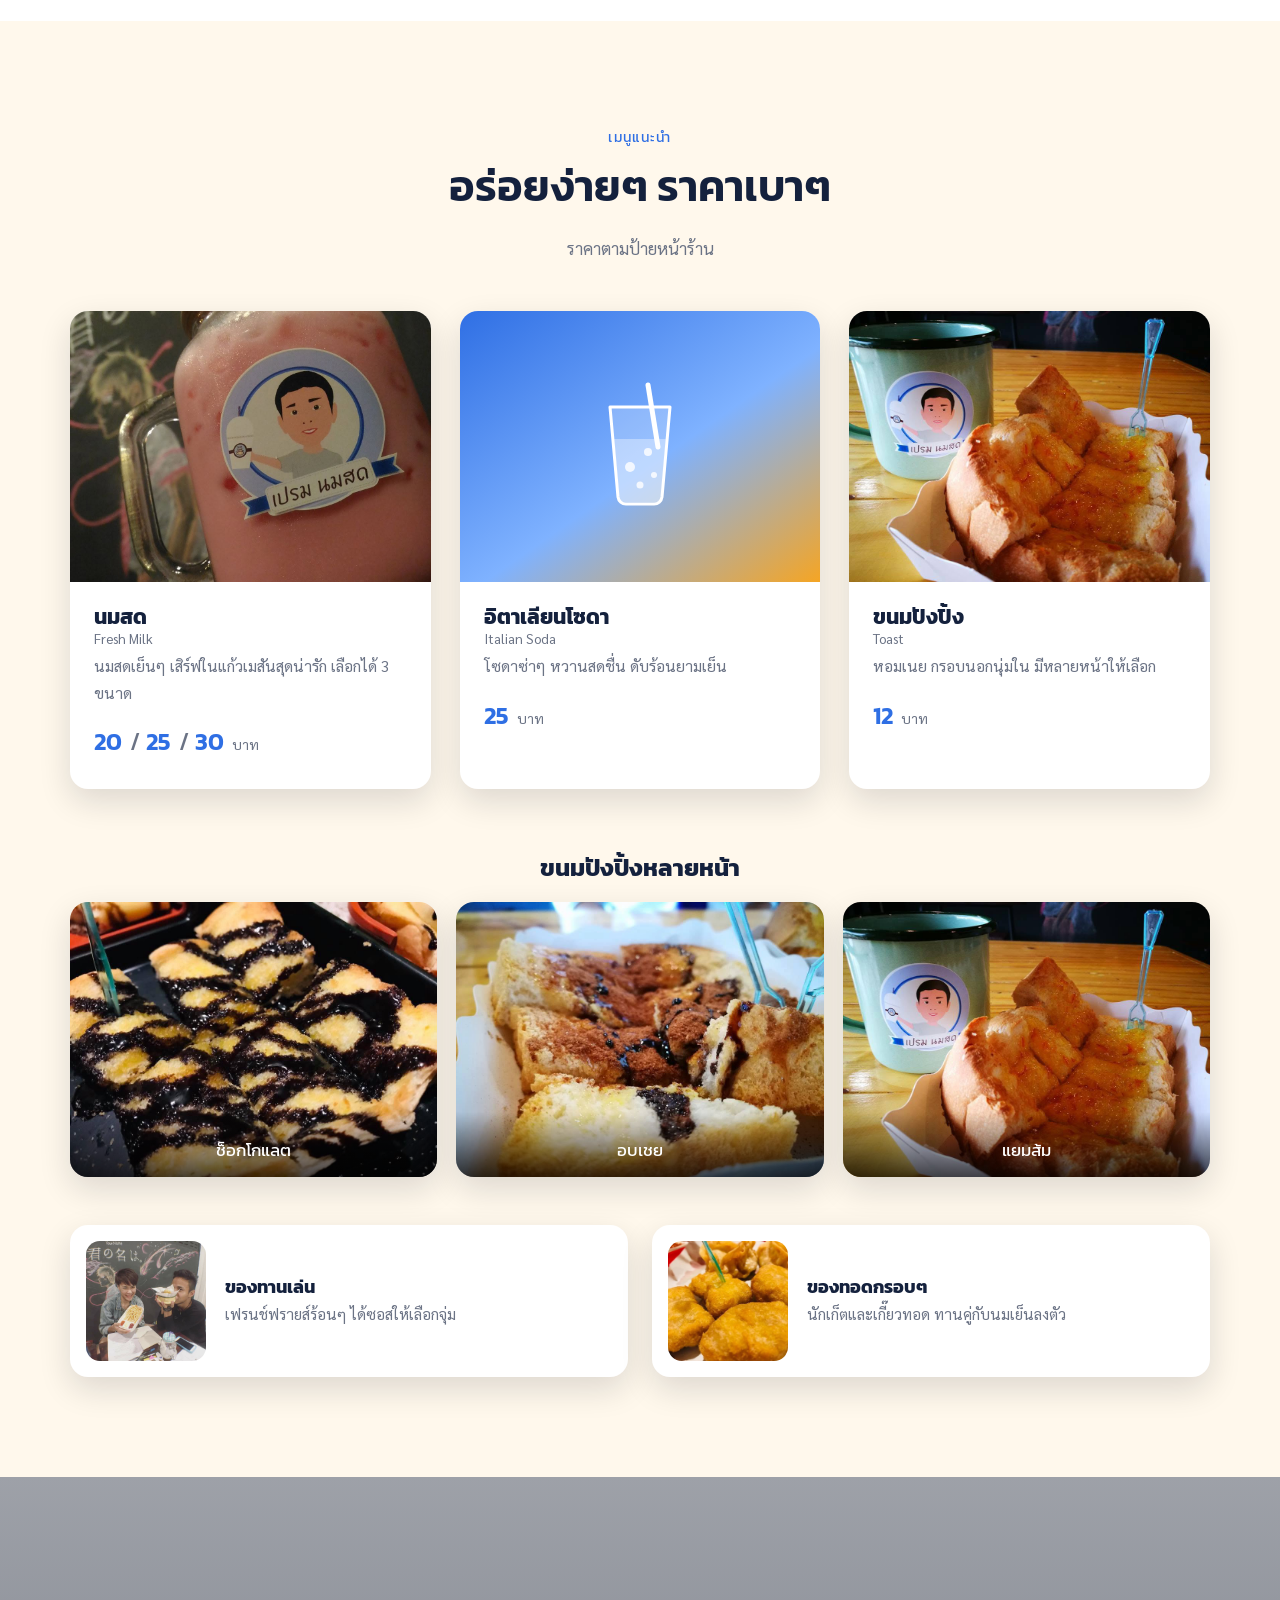
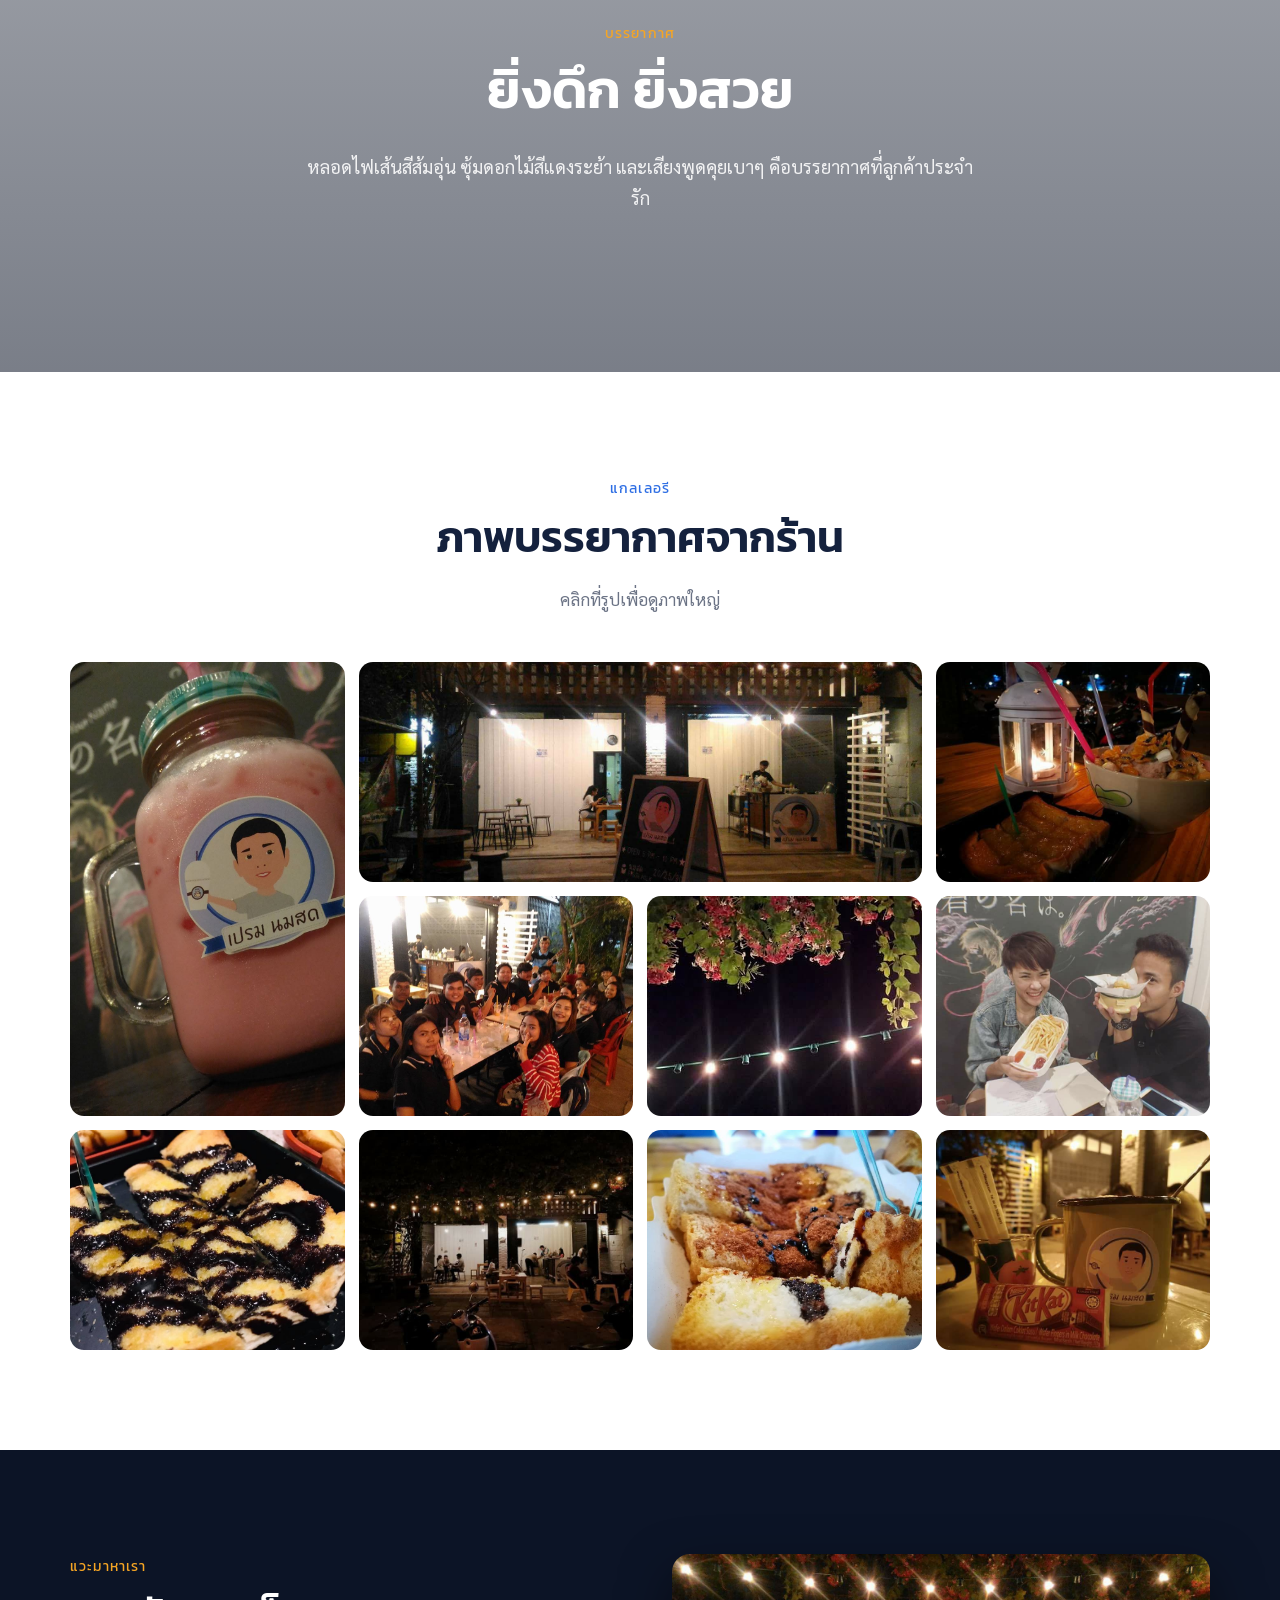
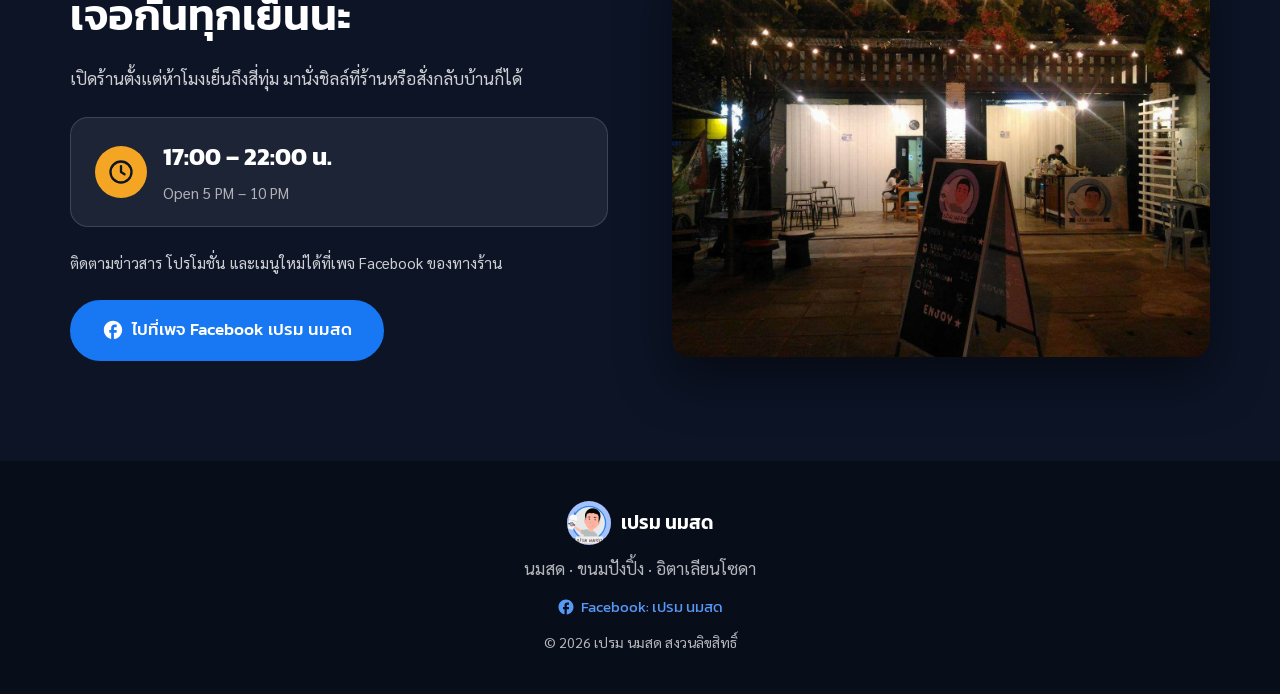
==== commit df313b2f: "Add interactive POS & Sales Dashboard for Prem Nomsod" ====
--- a/index.html
+++ b/index.html
@@ -28,6 +28,7 @@
         <a href="#menu">เมนู</a>
         <a href="#gallery">แกลเลอรี</a>
         <a href="#visit">แวะมาหาเรา</a>
+        <a href="dashboard.html">แดชบอร์ดร้าน</a>
       </nav>
       <a href="https://www.facebook.com/search/top/?q=%E0%B9%80%E0%B8%9B%E0%B8%A3%E0%B8%A1%20%E0%B8%99%E0%B8%A1%E0%B8%AA%E0%B8%94" target="_blank" rel="noopener noreferrer" class="btn btn--fb btn--small nav__cta">
         <svg viewBox="0 0 24 24" width="16" height="16" fill="currentColor" aria-hidden="true"><path d="M22 12c0-5.52-4.48-10-10-10S2 6.48 2 12c0 4.84 3.44 8.87 8 9.8V15H8v-3h2V9.5C10 7.57 11.57 6 13.5 6H16v3h-2c-.55 0-1 .45-1 1v2h3v3h-3v6.95c5.05-.5 9-4.76 9-9.95z"/></svg>
@@ -55,6 +56,7 @@
               <span>เพจเปรม นมสด</span>
             </a>
             <a href="#visit" class="btn btn--ghost">เวลาเปิด-ปิด</a>
+            <a href="dashboard.html" class="btn btn--ghost">📊 ระบบ Dashboard</a>
           </div>
         </div>
         <div class="hero__logo reveal">
